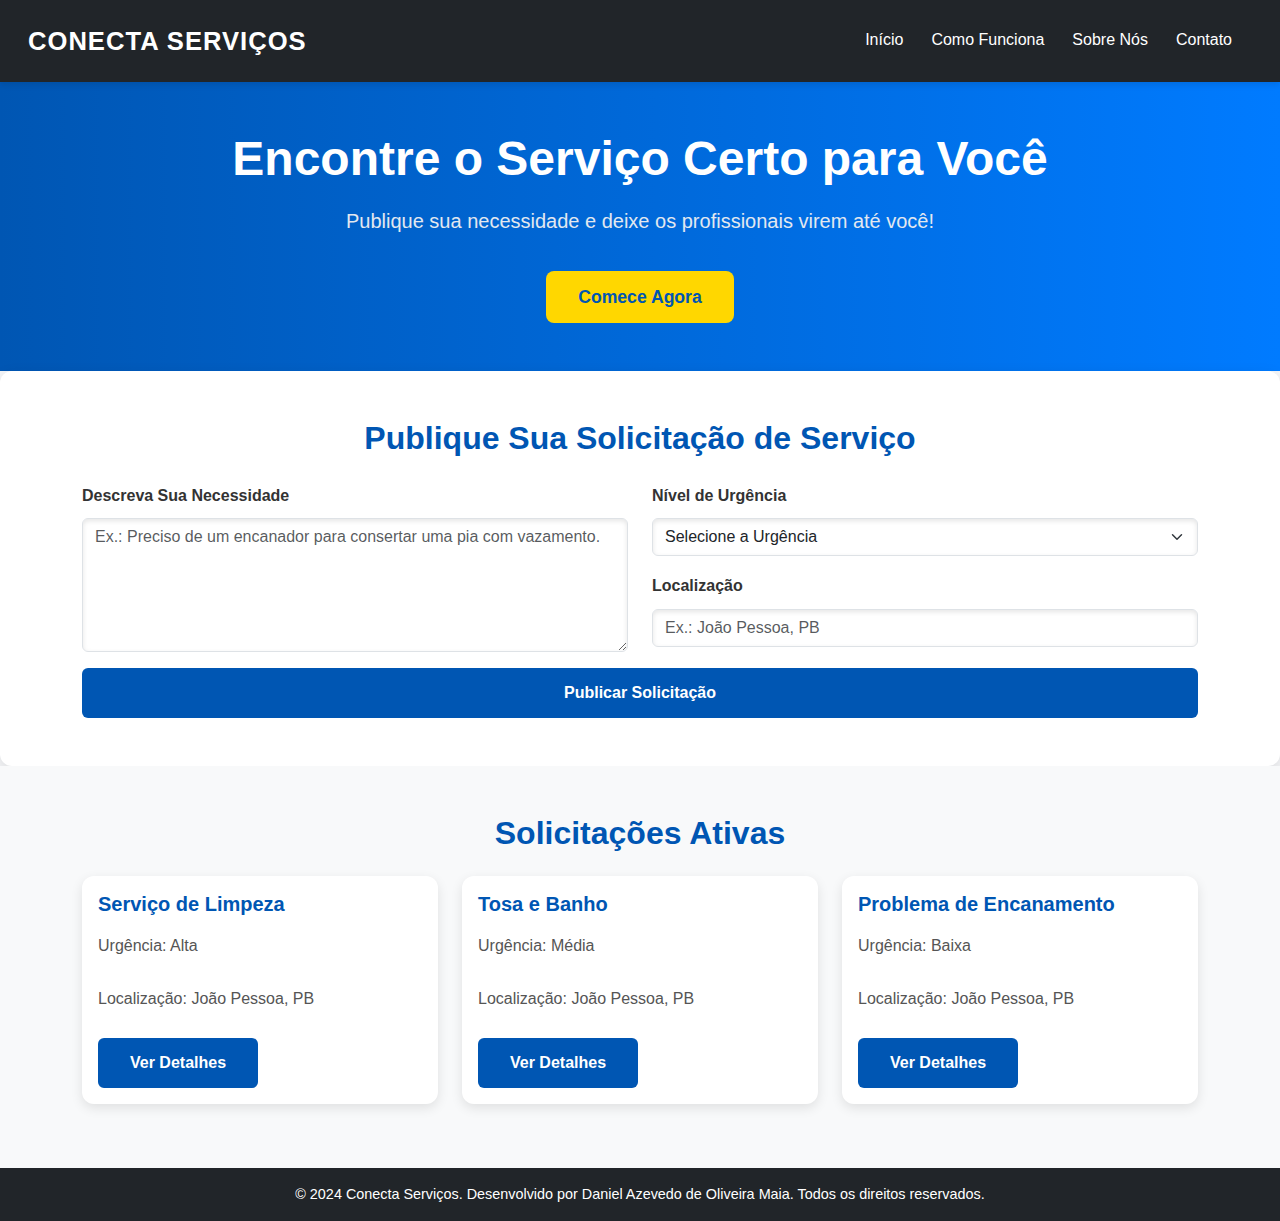
==== index.html @ ff93f874 "front-end em construção" ====
<!DOCTYPE html>
<html lang="pt-BR">
<head>
    <meta charset="UTF-8">
    <meta name="viewport" content="width=device-width, initial-scale=1.0">
    <title>Conecta Serviços</title>
    <link href="https://cdn.jsdelivr.net/npm/bootstrap@5.3.0/dist/css/bootstrap.min.css" rel="stylesheet">
    <link rel="stylesheet" href="styles.css">
    
</head>
<body>
    <nav class="navbar navbar-expand-lg navbar-dark bg-dark">
        <div class="container-fluid">
            <a class="navbar-brand" href="index.html">Conecta Serviços</a>
            <button class="navbar-toggler" type="button" data-bs-toggle="collapse" data-bs-target="#navbarNav" aria-controls="navbarNav" aria-expanded="false" aria-label="Toggle navigation">
                <span class="navbar-toggler-icon"></span>
            </button>
            <div class="collapse navbar-collapse" id="navbarNav">
                <ul class="navbar-nav ms-auto">
                    <li class="nav-item">
                        <a class="nav-link active" href="index.html">Início</a>
                    </li>
                    <li class="nav-item">
                        <a class="nav-link" href="como-funciona.html">Como Funciona</a>
                    </li>
                    <li class="nav-item">
                        <a class="nav-link" href="sobre.html">Sobre Nós</a>
                    </li>
                    <li class="nav-item">
                        <a class="nav-link" href="contato.html">Contato</a>
                    </li>
                </ul>
            </div>
        </div>
    </nav>

    <header class="bg-primary text-white text-center py-5">
        <div class="container">
            <h1>Encontre o Serviço Certo para Você</h1>
            <p class="lead">Publique sua necessidade e deixe os profissionais virem até você!</p>
            <a href="#postar-necessidade" class="btn btn-light btn-lg">Comece Agora</a>
        </div>
    </header>

    <section id="postar-necessidade" class="py-5">
        <div class="container">
            <h2 class="text-center mb-4">Publique Sua Solicitação de Serviço</h2>
            <form id="formulario-solicitacao" class="needs-validation" novalidate>
                <div class="row mb-3">
                    <div class="col-md-6">
                        <label for="descricaoServico" class="form-label">Descreva Sua Necessidade</label>
                        <textarea class="form-control" id="descricaoServico" rows="5" placeholder="Ex.: Preciso de um encanador para consertar uma pia com vazamento." required></textarea>
                        <div class="invalid-feedback">Por favor, forneça uma descrição da sua necessidade.</div>
                    </div>
                    <div class="col-md-6">
                        <label for="urgencia" class="form-label">Nível de Urgência</label>
                        <select class="form-select" id="urgencia" required>
                            <option value="" selected>Selecione a Urgência</option>
                            <option value="baixa">Baixa</option>
                            <option value="media">Média</option>
                            <option value="alta">Alta</option>
                        </select>
                        <div class="invalid-feedback">Por favor, selecione o nível de urgência.</div>

                        <label for="localizacao" class="form-label mt-3">Localização</label>
                        <input type="text" class="form-control" id="localizacao" placeholder="Ex.: João Pessoa, PB" required>
                        <div class="invalid-feedback">Por favor, insira sua localização.</div>
                    </div>
                </div>
                <button type="submit" class="btn btn-primary w-100">Publicar Solicitação</button>
            </form>
        </div>
    </section>

    <section id="solicitacoes-ativas" class="bg-light py-5">
        <div class="container">
            <h2 class="text-center mb-4">Solicitações Ativas</h2>
            <div class="row">
                <div class="col-md-4 mb-3">
                    <div class="card">
                        <div class="card-body">
                            <h5 class="card-title">Serviço de Limpeza</h5>
                            <p class="card-text">Urgência: Alta</p>
                            <p class="card-text">Localização: João Pessoa, PB</p>
                            <a href="#" class="btn btn-primary">Ver Detalhes</a>
                        </div>
                    </div>
                </div>
                <div class="col-md-4 mb-3">
                    <div class="card">
                        <div class="card-body">
                            <h5 class="card-title">Tosa e Banho</h5>
                            <p class="card-text">Urgência: Média</p>
                            <p class="card-text">Localização: João Pessoa, PB</p>
                            <a href="#" class="btn btn-primary">Ver Detalhes</a>
                        </div>
                    </div>
                </div>
                <div class="col-md-4 mb-3">
                    <div class="card">
                        <div class="card-body">
                            <h5 class="card-title">Problema de Encanamento</h5>
                            <p class="card-text">Urgência: Baixa</p>
                            <p class="card-text">Localização: João Pessoa, PB</p>
                            <a href="#" class="btn btn-primary">Ver Detalhes</a>
                        </div>
                    </div>
                </div>
            </div>
        </div>
    </section>

    <footer class="bg-dark text-white text-center py-3">
        <div class="container">
            <p>&copy; 2024 Conecta Serviços. Desenvolvido por Daniel Azevedo de Oliveira Maia. Todos os direitos reservados.</p>
        </div>
    </footer>
    

    <script src="https://cdn.jsdelivr.net/npm/bootstrap@5.3.0/dist/js/bootstrap.bundle.min.js"></script>
    <script src="scripts.js"></script>
</body>
</html>
---- styles.css ----
/* General Styles */
body {
    font-family: 'Poppins', sans-serif;
    line-height: 1.8;
    margin: 0;
    padding: 0;
    color: #333;
    background-color: #f4f5f7;
}

/* Navbar */
.navbar {
    box-shadow: 0 3px 6px rgba(0, 0, 0, 0.1);
    font-size: 1rem;
    background-color: #0056b3;
    padding: 0.8rem 1rem;
    transition: background-color 0.3s ease;
}
.navbar-brand {
    font-weight: 600;
    font-size: 1.6rem;
    color: #fff;
    letter-spacing: 1px;
    text-transform: uppercase;
}
.nav-link {
    color: #ffffff;
    margin-right: 12px;
    font-weight: 500;
    transition: color 0.3s ease;
}
.nav-link:hover {
    color: #ffd700;
}

/* Header */
header {
    background: linear-gradient(to right, #0056b3, #007bff);
    color: #fff;
    padding: 5rem 2rem;
    text-align: center;
}
header h1 {
    font-size: 3rem;
    font-weight: 700;
    margin-bottom: 1rem;
}
header .lead {
    font-size: 1.25rem;
    margin-bottom: 2rem;
    color: #e2e8f0;
}
header .btn {
    font-size: 1.1rem;
    font-weight: 600;
    padding: 0.8rem 2rem;
    background-color: #ffd700;
    color: #0056b3;
    border: none;
    transition: background-color 0.3s ease, transform 0.3s ease;
}
header .btn:hover {
    background-color: #ffc107;
    transform: translateY(-2px);
}

/* Section Styles */
section {
    padding: 4rem 2rem;
}
section h2 {
    font-weight: 700;
    color: #0056b3;
    margin-bottom: 2rem;
    text-align: center;
}
#postar-necessidade {
    background-color: #fff;
    border-radius: 12px;
    box-shadow: 0 5px 15px rgba(0, 0, 0, 0.1);
    padding: 3rem;
    transition: transform 0.3s ease;
}
#postar-necessidade:hover {
    transform: translateY(-5px);
}

/* Form Styles */
.form-label {
    font-weight: 600;
    margin-bottom: 0.5rem;
}
.form-control,
.form-select {
    border-radius: 6px;
    box-shadow: inset 0 2px 5px rgba(0, 0, 0, 0.1);
    transition: box-shadow 0.3s ease;
}
.form-control:focus,
.form-select:focus {
    box-shadow: 0 0 10px rgba(0, 86, 179, 0.3);
    border-color: #0056b3;
}
.btn-primary {
    background-color: #0056b3;
    border: none;
    font-weight: bold;
    padding: 0.8rem 2rem;
    transition: background-color 0.3s ease, transform 0.3s ease;
}
.btn-primary:hover {
    background-color: #007bff;
    transform: translateY(-2px);
}

/* Card Styles */
.card {
    border: none;
    border-radius: 12px;
    box-shadow: 0 4px 12px rgba(0, 0, 0, 0.1);
    transition: transform 0.3s ease, box-shadow 0.3s ease;
}
.card:hover {
    transform: translateY(-8px);
    box-shadow: 0 8px 20px rgba(0, 0, 0, 0.2);
}
.card-title {
    font-weight: 700;
    color: #0056b3;
    margin-bottom: 1rem;
}
.card-text {
    color: #555;
    margin-bottom: 1.5rem;
}

/* Footer */
footer {
    background-color: #333;
    color: #fff;
    padding: 1.5rem 1rem;
    text-align: center;
    font-size: 0.9rem;
}
footer p {
    margin: 0;
    line-height: 1.5;
}

/* Responsive Design */
@media (max-width: 768px) {
    header h1 {
        font-size: 2.2rem;
    }
    header .lead {
        font-size: 1.1rem;
    }
    section h2 {
        font-size: 1.8rem;
    }
}
@media (max-width: 576px) {
    header {
        padding: 4rem 1rem;
    }
    header h1 {
        font-size: 1.8rem;
    }
    header .btn {
        padding: 0.6rem 1.5rem;
    }
}
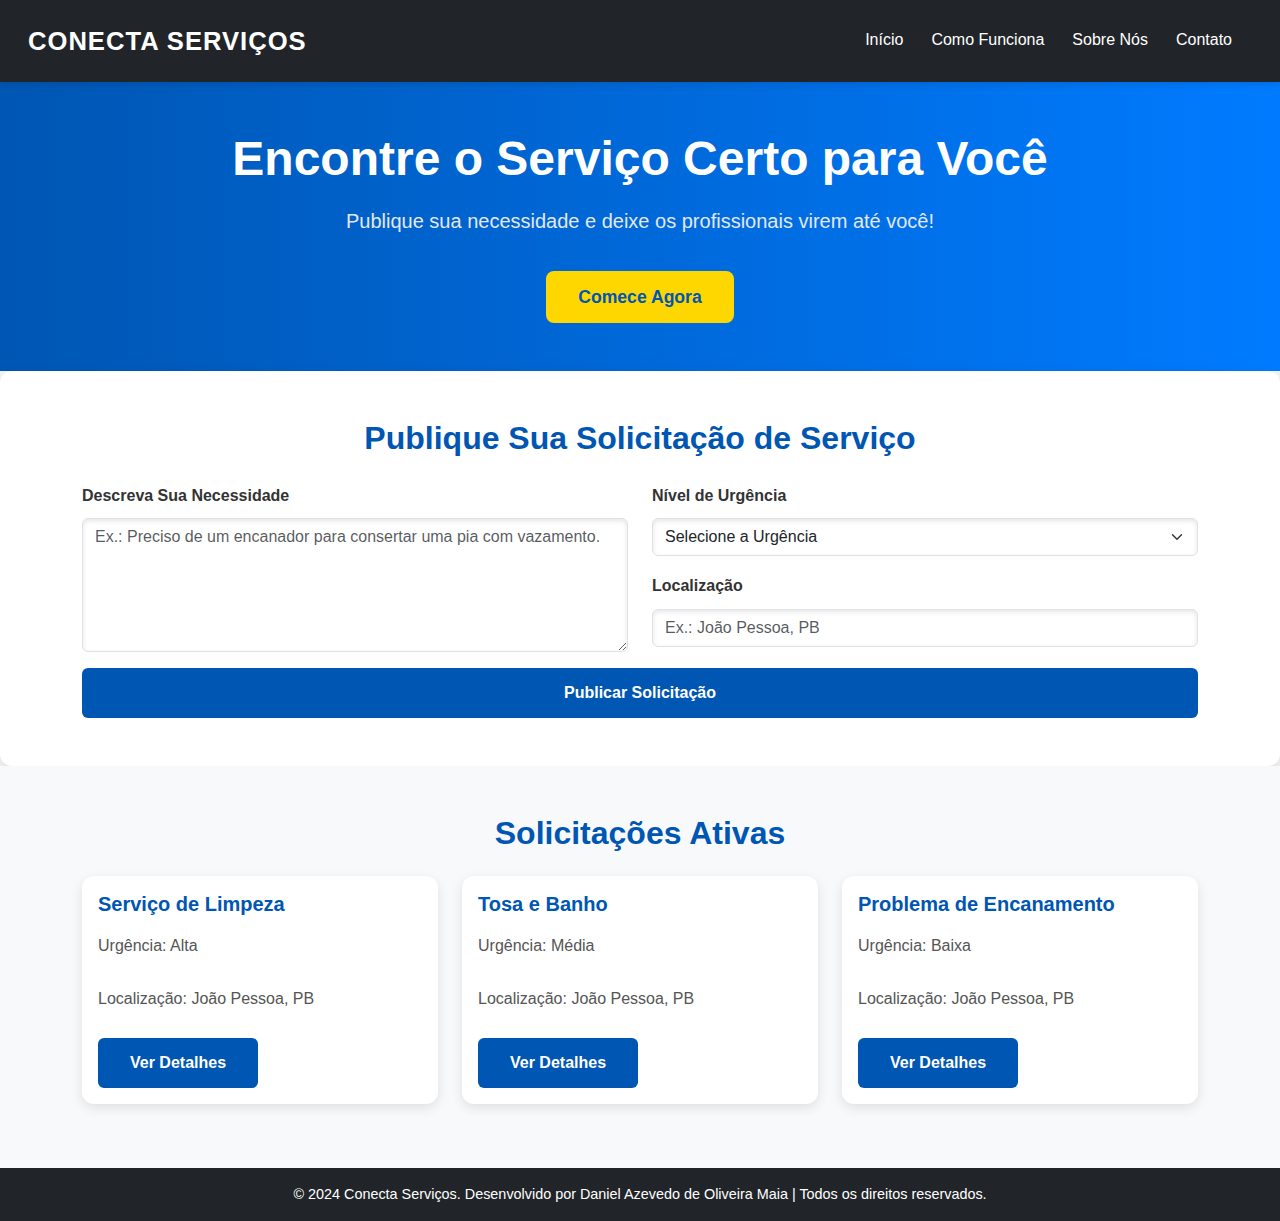
==== commit f851737d: "Update index.html" ====
--- a/index.html
+++ b/index.html
@@ -112,7 +112,7 @@
 
     <footer class="bg-dark text-white text-center py-3">
         <div class="container">
-            <p>&copy; 2024 Conecta Serviços. Desenvolvido por Daniel Azevedo de Oliveira Maia. Todos os direitos reservados.</p>
+            <p>&copy; 2024 Conecta Serviços. Desenvolvido por Daniel Azevedo de Oliveira Maia | Todos os direitos reservados.</p>
         </div>
     </footer>
     
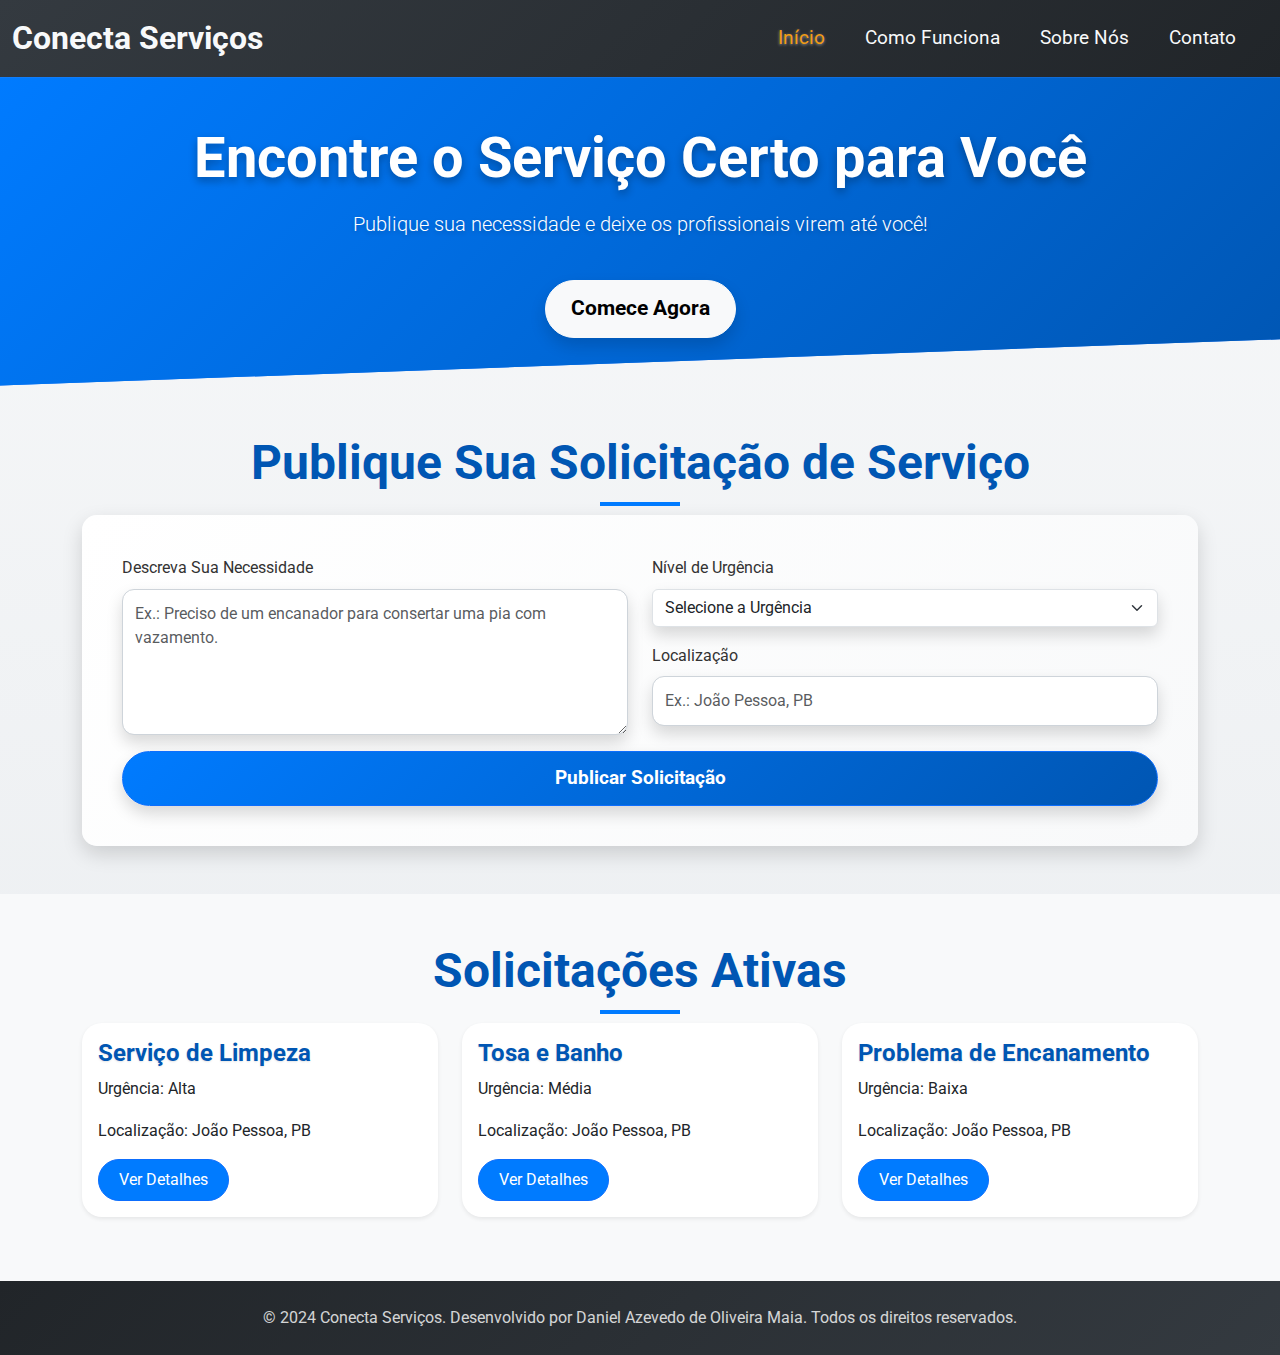
==== commit 68d2a745: "Melhorias no front" ====
--- a/index.html
+++ b/index.html
@@ -6,12 +6,13 @@
     <title>Conecta Serviços</title>
     <link href="https://cdn.jsdelivr.net/npm/bootstrap@5.3.0/dist/css/bootstrap.min.css" rel="stylesheet">
     <link rel="stylesheet" href="styles.css">
-    
+    <link rel="preconnect" href="https://fonts.googleapis.com">
+    <link href="https://fonts.googleapis.com/css2?family=Roboto:wght@400;500;700&display=swap" rel="stylesheet">
 </head>
 <body>
-    <nav class="navbar navbar-expand-lg navbar-dark bg-dark">
+    <nav class="navbar navbar-expand-lg navbar-dark bg-dark shadow">
         <div class="container-fluid">
-            <a class="navbar-brand" href="index.html">Conecta Serviços</a>
+            <a class="navbar-brand fw-bold" href="index.html">Conecta Serviços</a>
             <button class="navbar-toggler" type="button" data-bs-toggle="collapse" data-bs-target="#navbarNav" aria-controls="navbarNav" aria-expanded="false" aria-label="Toggle navigation">
                 <span class="navbar-toggler-icon"></span>
             </button>
@@ -34,88 +35,89 @@
         </div>
     </nav>
 
-    <header class="bg-primary text-white text-center py-5">
+    <header class="bg-primary text-white text-center py-5 shadow">
         <div class="container">
-            <h1>Encontre o Serviço Certo para Você</h1>
+            <h1 class="fw-bold display-4">Encontre o Serviço Certo para Você</h1>
             <p class="lead">Publique sua necessidade e deixe os profissionais virem até você!</p>
-            <a href="#postar-necessidade" class="btn btn-light btn-lg">Comece Agora</a>
+            <a href="#postar-necessidade" class="btn btn-light btn-lg shadow">Comece Agora</a>
         </div>
     </header>
 
-    <section id="postar-necessidade" class="py-5">
-        <div class="container">
-            <h2 class="text-center mb-4">Publique Sua Solicitação de Serviço</h2>
-            <form id="formulario-solicitacao" class="needs-validation" novalidate>
-                <div class="row mb-3">
-                    <div class="col-md-6">
-                        <label for="descricaoServico" class="form-label">Descreva Sua Necessidade</label>
-                        <textarea class="form-control" id="descricaoServico" rows="5" placeholder="Ex.: Preciso de um encanador para consertar uma pia com vazamento." required></textarea>
-                        <div class="invalid-feedback">Por favor, forneça uma descrição da sua necessidade.</div>
-                    </div>
-                    <div class="col-md-6">
-                        <label for="urgencia" class="form-label">Nível de Urgência</label>
-                        <select class="form-select" id="urgencia" required>
-                            <option value="" selected>Selecione a Urgência</option>
-                            <option value="baixa">Baixa</option>
-                            <option value="media">Média</option>
-                            <option value="alta">Alta</option>
-                        </select>
-                        <div class="invalid-feedback">Por favor, selecione o nível de urgência.</div>
+    <main>
+        <section id="postar-necessidade" class="py-5">
+            <div class="container">
+                <h2 class="text-center fw-bold mb-4">Publique Sua Solicitação de Serviço</h2>
+                <form id="formulario-solicitacao" class="needs-validation" novalidate>
+                    <div class="row mb-3">
+                        <div class="col-md-6">
+                            <label for="descricaoServico" class="form-label">Descreva Sua Necessidade</label>
+                            <textarea class="form-control shadow" id="descricaoServico" rows="5" placeholder="Ex.: Preciso de um encanador para consertar uma pia com vazamento." required></textarea>
+                            <div class="invalid-feedback">Por favor, forneça uma descrição da sua necessidade.</div>
+                        </div>
+                        <div class="col-md-6">
+                            <label for="urgencia" class="form-label">Nível de Urgência</label>
+                            <select class="form-select shadow" id="urgencia" required>
+                                <option value="" selected>Selecione a Urgência</option>
+                                <option value="baixa">Baixa</option>
+                                <option value="media">Média</option>
+                                <option value="alta">Alta</option>
+                            </select>
+                            <div class="invalid-feedback">Por favor, selecione o nível de urgência.</div>
 
-                        <label for="localizacao" class="form-label mt-3">Localização</label>
-                        <input type="text" class="form-control" id="localizacao" placeholder="Ex.: João Pessoa, PB" required>
-                        <div class="invalid-feedback">Por favor, insira sua localização.</div>
-                    </div>
-                </div>
-                <button type="submit" class="btn btn-primary w-100">Publicar Solicitação</button>
-            </form>
-        </div>
-    </section>
-
-    <section id="solicitacoes-ativas" class="bg-light py-5">
-        <div class="container">
-            <h2 class="text-center mb-4">Solicitações Ativas</h2>
-            <div class="row">
-                <div class="col-md-4 mb-3">
-                    <div class="card">
-                        <div class="card-body">
-                            <h5 class="card-title">Serviço de Limpeza</h5>
-                            <p class="card-text">Urgência: Alta</p>
-                            <p class="card-text">Localização: João Pessoa, PB</p>
-                            <a href="#" class="btn btn-primary">Ver Detalhes</a>
+                            <label for="localizacao" class="form-label mt-3">Localização</label>
+                            <input type="text" class="form-control shadow" id="localizacao" placeholder="Ex.: João Pessoa, PB" required>
+                            <div class="invalid-feedback">Por favor, insira sua localização.</div>
                         </div>
                     </div>
-                </div>
-                <div class="col-md-4 mb-3">
-                    <div class="card">
-                        <div class="card-body">
-                            <h5 class="card-title">Tosa e Banho</h5>
-                            <p class="card-text">Urgência: Média</p>
-                            <p class="card-text">Localização: João Pessoa, PB</p>
-                            <a href="#" class="btn btn-primary">Ver Detalhes</a>
+                    <button type="submit" class="btn btn-primary w-100 shadow">Publicar Solicitação</button>
+                </form>
+            </div>
+        </section>
+
+        <section id="solicitacoes-ativas" class="bg-light py-5">
+            <div class="container">
+                <h2 class="text-center fw-bold mb-4">Solicitações Ativas</h2>
+                <div class="row">
+                    <div class="col-md-4 mb-3">
+                        <div class="card shadow-sm">
+                            <div class="card-body">
+                                <h5 class="card-title">Serviço de Limpeza</h5>
+                                <p class="card-text">Urgência: Alta</p>
+                                <p class="card-text">Localização: João Pessoa, PB</p>
+                                <a href="#" class="btn btn-primary">Ver Detalhes</a>
+                            </div>
                         </div>
                     </div>
-                </div>
-                <div class="col-md-4 mb-3">
-                    <div class="card">
-                        <div class="card-body">
-                            <h5 class="card-title">Problema de Encanamento</h5>
-                            <p class="card-text">Urgência: Baixa</p>
-                            <p class="card-text">Localização: João Pessoa, PB</p>
-                            <a href="#" class="btn btn-primary">Ver Detalhes</a>
+                    <div class="col-md-4 mb-3">
+                        <div class="card shadow-sm">
+                            <div class="card-body">
+                                <h5 class="card-title">Tosa e Banho</h5>
+                                <p class="card-text">Urgência: Média</p>
+                                <p class="card-text">Localização: João Pessoa, PB</p>
+                                <a href="#" class="btn btn-primary">Ver Detalhes</a>
+                            </div>
+                        </div>
+                    </div>
+                    <div class="col-md-4 mb-3">
+                        <div class="card shadow-sm">
+                            <div class="card-body">
+                                <h5 class="card-title">Problema de Encanamento</h5>
+                                <p class="card-text">Urgência: Baixa</p>
+                                <p class="card-text">Localização: João Pessoa, PB</p>
+                                <a href="#" class="btn btn-primary">Ver Detalhes</a>
+                            </div>
                         </div>
                     </div>
                 </div>
             </div>
-        </div>
-    </section>
+        </section>
+    </main>
 
-    <footer class="bg-dark text-white text-center py-3">
+    <footer class="bg-dark text-white text-center py-4">
         <div class="container">
-            <p>&copy; 2024 Conecta Serviços. Desenvolvido por Daniel Azevedo de Oliveira Maia | Todos os direitos reservados.</p>
+            <p class="mb-0">&copy; 2024 Conecta Serviços. Desenvolvido por Daniel Azevedo de Oliveira Maia. Todos os direitos reservados.</p>
         </div>
     </footer>
-    
 
     <script src="https://cdn.jsdelivr.net/npm/bootstrap@5.3.0/dist/js/bootstrap.bundle.min.js"></script>
     <script src="scripts.js"></script>
--- a/styles.css
+++ b/styles.css
@@ -1,172 +1,206 @@
-/* General Styles */
-body {
-    font-family: 'Poppins', sans-serif;
-    line-height: 1.8;
+/* Reset CSS para consistência */
+* {
     margin: 0;
     padding: 0;
+    box-sizing: border-box;
+    font-family: 'Roboto', sans-serif;
+    scroll-behavior: smooth;
+}
+
+body {
+    background: linear-gradient(to bottom, #f8f9fa, #e9ecef);
     color: #333;
-    background-color: #f4f5f7;
-}
-
-/* Navbar */
+    line-height: 1.6;
+    font-size: 16px;
+}
+
+/* Estilo Padrão para Navbar */
 .navbar {
-    box-shadow: 0 3px 6px rgba(0, 0, 0, 0.1);
-    font-size: 1rem;
-    background-color: #0056b3;
-    padding: 0.8rem 1rem;
-    transition: background-color 0.3s ease;
-}
-.navbar-brand {
-    font-weight: 600;
-    font-size: 1.6rem;
-    color: #fff;
-    letter-spacing: 1px;
-    text-transform: uppercase;
-}
-.nav-link {
-    color: #ffffff;
-    margin-right: 12px;
-    font-weight: 500;
-    transition: color 0.3s ease;
-}
-.nav-link:hover {
-    color: #ffd700;
-}
-
-/* Header */
+    background: linear-gradient(135deg, #343a40, #212529);
+    box-shadow: 0 4px 10px rgba(0, 0, 0, 0.1);
+    transition: all 0.3s ease-in-out;
+}
+.navbar .navbar-brand {
+    font-size: 2rem;
+    font-weight: 900;
+    color: #f8f9fa;
+    transition: color 0.3s ease-in-out;
+}
+.navbar .navbar-brand:hover {
+    color: #f39c12;
+}
+.navbar .nav-link {
+    font-size: 1.2rem;
+    color: #f8f9fa;
+    margin-right: 1.5rem;
+    transition: color 0.3s ease-in-out;
+}
+.navbar .nav-link.active {
+    color: #f39c12;
+    text-shadow: 0px 1px 3px rgba(255, 255, 255, 0.5);
+}
+.navbar .nav-link:hover {
+    color: #f39c12;
+    text-shadow: 0px 1px 3px rgba(255, 255, 255, 0.5);
+}
+
 header {
-    background: linear-gradient(to right, #0056b3, #007bff);
-    color: #fff;
-    padding: 5rem 2rem;
-    text-align: center;
+    background: linear-gradient(135deg, #007bff, #0056b3);
+    color: white;
+    padding: 100px 0;
+    clip-path: polygon(0 0, 100% 0, 100% 85%, 0 100%);
+    box-shadow: 0 10px 15px rgba(0, 0, 0, 0.2);
 }
 header h1 {
+    font-size: 4.5rem;
+    font-weight: 900;
+    margin-bottom: 1rem;
+    text-shadow: 0 4px 8px rgba(0, 0, 0, 0.3);
+}
+header p {
+    font-size: 1.5rem;
+    margin-bottom: 2.5rem;
+    text-shadow: 0 2px 5px rgba(0, 0, 0, 0.2);
+}
+header .btn {
+    font-size: 1.3rem;
+    font-weight: bold;
+    border-radius: 30px;
+    padding: 12px 25px;
+    box-shadow: 0 4px 8px rgba(0, 0, 0, 0.3);
+    transition: transform 0.3s ease, background 0.3s ease;
+}
+header .btn:hover {
+    background: #003f7d;
+    transform: scale(1.05);
+}
+
+section {
+    padding: 80px 0;
+}
+section h2 {
     font-size: 3rem;
     font-weight: 700;
-    margin-bottom: 1rem;
-}
-header .lead {
-    font-size: 1.25rem;
-    margin-bottom: 2rem;
-    color: #e2e8f0;
-}
-header .btn {
-    font-size: 1.1rem;
-    font-weight: 600;
-    padding: 0.8rem 2rem;
-    background-color: #ffd700;
     color: #0056b3;
-    border: none;
-    transition: background-color 0.3s ease, transform 0.3s ease;
-}
-header .btn:hover {
-    background-color: #ffc107;
-    transform: translateY(-2px);
-}
-
-/* Section Styles */
-section {
-    padding: 4rem 2rem;
-}
-section h2 {
-    font-weight: 700;
-    color: #0056b3;
-    margin-bottom: 2rem;
+    margin-bottom: 50px;
     text-align: center;
-}
-#postar-necessidade {
-    background-color: #fff;
+    position: relative;
+}
+section h2::after {
+    content: '';
+    width: 80px;
+    height: 4px;
+    background: #007bff;
+    position: absolute;
+    bottom: -15px;
+    left: 50%;
+    transform: translateX(-50%);
+}
+
+/* Formulários */
+form {
+    background: linear-gradient(135deg, #ffffff, #f8f9fa);
+    padding: 40px;
+    border-radius: 15px;
+    box-shadow: 0 8px 20px rgba(0, 0, 0, 0.15);
+    animation: fadeIn 1s ease-in-out;
+}
+form .form-control {
     border-radius: 12px;
-    box-shadow: 0 5px 15px rgba(0, 0, 0, 0.1);
-    padding: 3rem;
-    transition: transform 0.3s ease;
-}
-#postar-necessidade:hover {
-    transform: translateY(-5px);
-}
-
-/* Form Styles */
-.form-label {
-    font-weight: 600;
-    margin-bottom: 0.5rem;
-}
-.form-control,
-.form-select {
-    border-radius: 6px;
-    box-shadow: inset 0 2px 5px rgba(0, 0, 0, 0.1);
-    transition: box-shadow 0.3s ease;
-}
-.form-control:focus,
-.form-select:focus {
-    box-shadow: 0 0 10px rgba(0, 86, 179, 0.3);
-    border-color: #0056b3;
-}
-.btn-primary {
-    background-color: #0056b3;
-    border: none;
+    border: 1px solid #ced4da;
+    padding: 12px;
+    font-size: 1rem;
+    transition: all 0.3s ease-in-out;
+}
+form .form-control:focus {
+    border-color: #007bff;
+    box-shadow: 0 0 10px rgba(0, 123, 255, 0.5);
+    transform: scale(1.02);
+}
+form .btn {
+    background: linear-gradient(135deg, #007bff, #0056b3);
+    color: white;
+    font-size: 1.2rem;
     font-weight: bold;
-    padding: 0.8rem 2rem;
-    transition: background-color 0.3s ease, transform 0.3s ease;
-}
-.btn-primary:hover {
-    background-color: #007bff;
-    transform: translateY(-2px);
-}
-
-/* Card Styles */
+    border-radius: 30px;
+    padding: 12px 30px;
+    transition: all 0.3s ease;
+}
+form .btn:hover {
+    background: #003f7d;
+    box-shadow: 0 8px 15px rgba(0, 0, 0, 0.3);
+    transform: translateY(-3px);
+}
+
+/* Cartões */
 .card {
     border: none;
-    border-radius: 12px;
-    box-shadow: 0 4px 12px rgba(0, 0, 0, 0.1);
-    transition: transform 0.3s ease, box-shadow 0.3s ease;
+    border-radius: 20px;
+    overflow: hidden;
+    transition: transform 0.4s ease, box-shadow 0.4s ease;
+    box-shadow: 0 8px 20px rgba(0, 0, 0, 0.15);
 }
 .card:hover {
-    transform: translateY(-8px);
-    box-shadow: 0 8px 20px rgba(0, 0, 0, 0.2);
+    transform: scale(1.08);
+    box-shadow: 0 12px 25px rgba(0, 0, 0, 0.25);
 }
 .card-title {
-    font-weight: 700;
+    font-size: 1.5rem;
+    font-weight: bold;
     color: #0056b3;
-    margin-bottom: 1rem;
-}
-.card-text {
-    color: #555;
-    margin-bottom: 1.5rem;
+    text-shadow: 0 1px 2px rgba(0, 0, 0, 0.1);
+}
+.card .btn {
+    background-color: #007bff;
+    color: white;
+    border-radius: 25px;
+    font-size: 1rem;
+    padding: 8px 20px;
+    transition: background 0.3s ease;
+}
+.card .btn:hover {
+    background-color: #003f7d;
+    transform: scale(1.05);
 }
 
 /* Footer */
 footer {
-    background-color: #333;
-    color: #fff;
-    padding: 1.5rem 1rem;
+    background: linear-gradient(135deg, #212529, #343a40);
+    color: #f8f9fa;
+    padding: 30px 0;
     text-align: center;
-    font-size: 0.9rem;
 }
 footer p {
     margin: 0;
-    line-height: 1.5;
-}
-
-/* Responsive Design */
+    font-size: 1rem;
+    opacity: 0.8;
+    transition: opacity 0.3s ease;
+}
+footer p:hover {
+    opacity: 1;
+}
+
+/* Animações */
+@keyframes fadeIn {
+    from {
+        opacity: 0;
+        transform: translateY(20px);
+    }
+    to {
+        opacity: 1;
+        transform: translateY(0);
+    }
+}
+
+/* Responsividade */
 @media (max-width: 768px) {
     header h1 {
-        font-size: 2.2rem;
-    }
-    header .lead {
+        font-size: 3rem;
+    }
+    header p {
+        font-size: 1.2rem;
+    }
+    form .btn {
         font-size: 1.1rem;
     }
-    section h2 {
-        font-size: 1.8rem;
-    }
-}
-@media (max-width: 576px) {
-    header {
-        padding: 4rem 1rem;
-    }
-    header h1 {
-        font-size: 1.8rem;
-    }
-    header .btn {
-        padding: 0.6rem 1.5rem;
-    }
-}
+}
